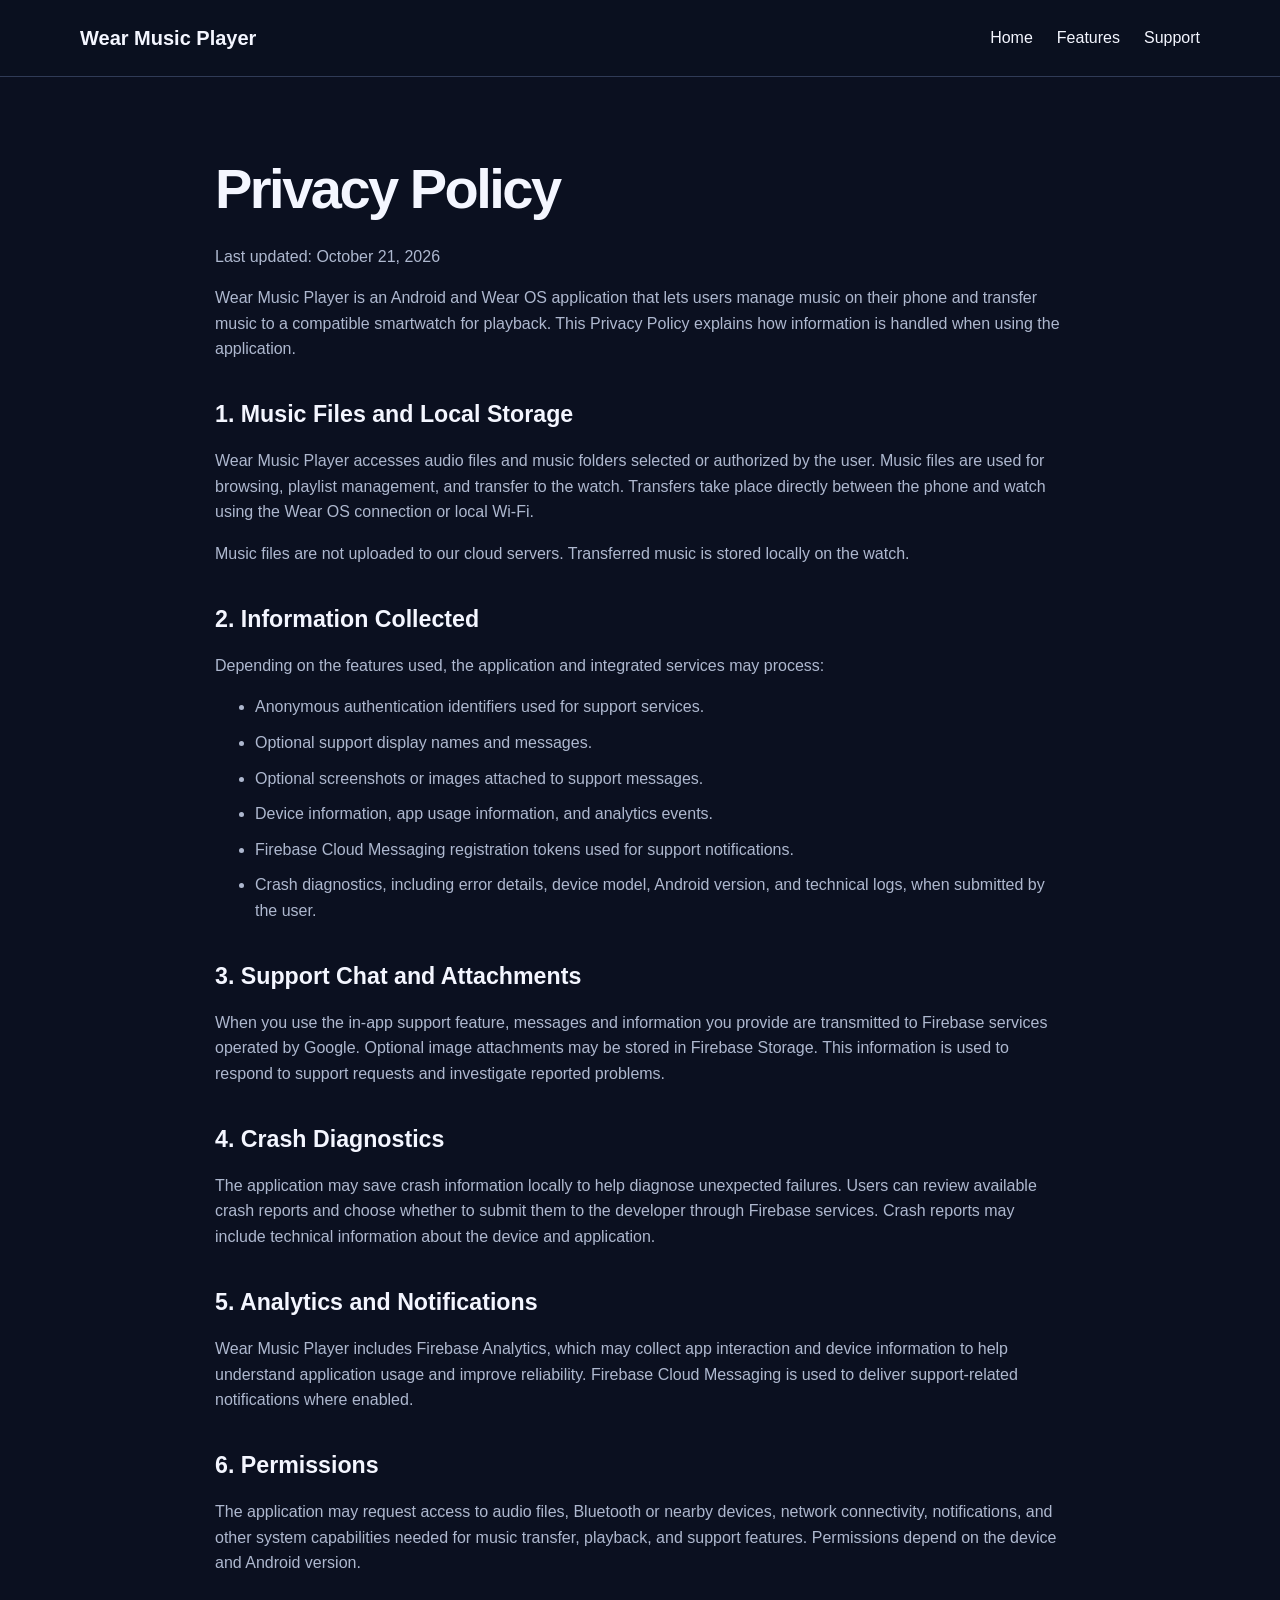
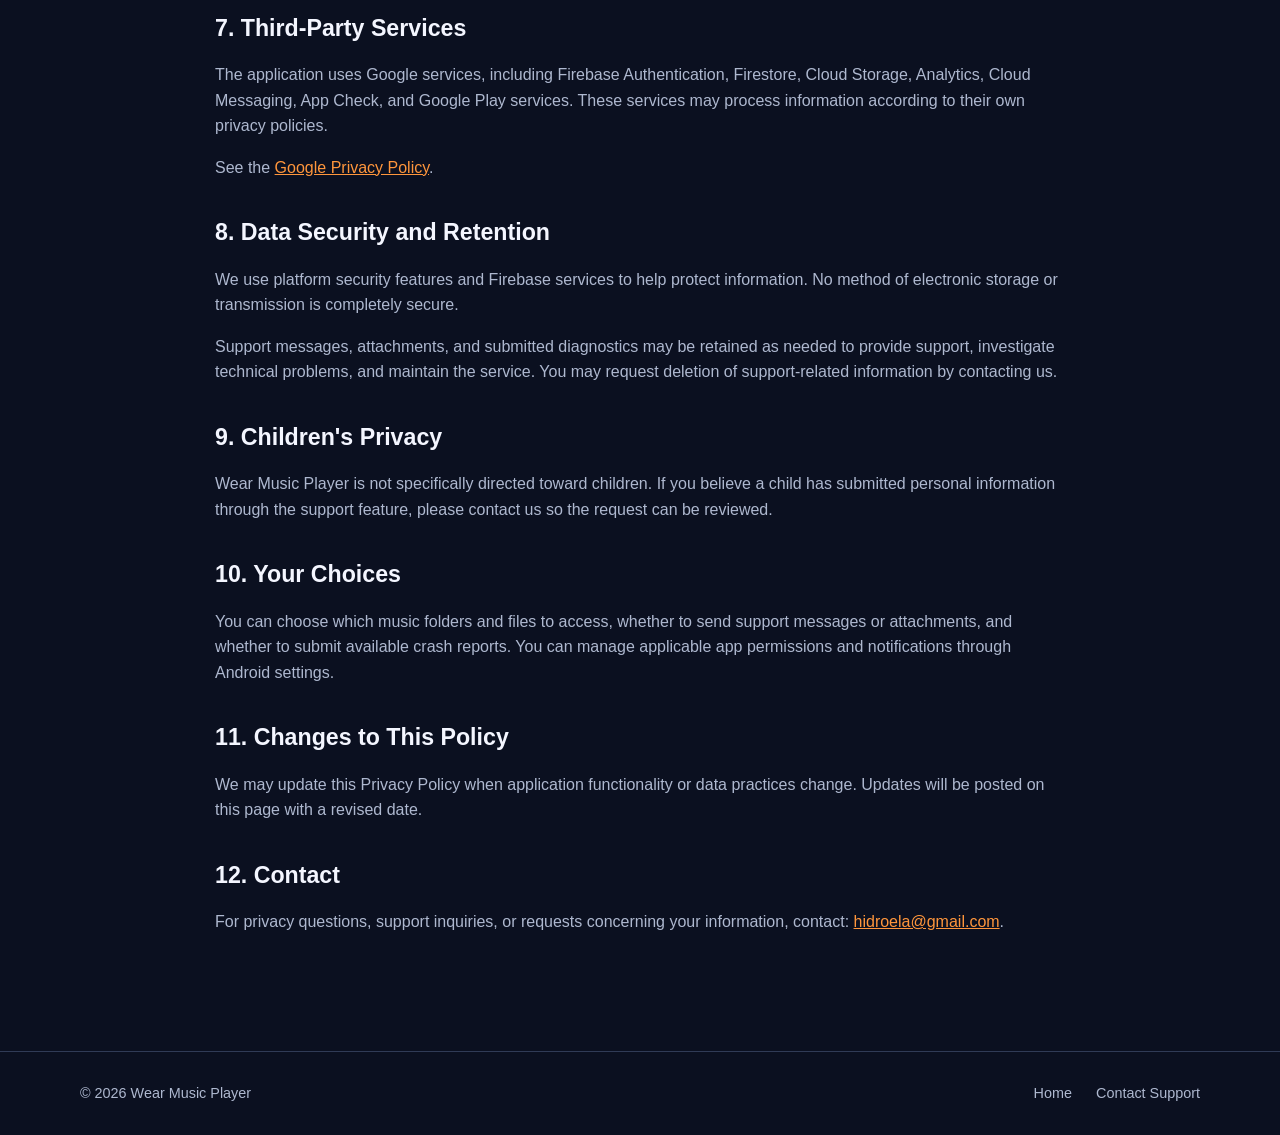
==== privacy.html @ b1151436 "Initial Wear Music Player website and privacy policy" ====
﻿<!DOCTYPE html>
<html lang="en">
<head>
  <meta charset="UTF-8">
  <meta name="viewport" content="width=device-width, initial-scale=1">
  <meta name="description" content="Privacy Policy for Wear Music Player on Android and Wear OS.">
  <title>Privacy Policy | Wear Music Player</title>
  <link rel="stylesheet" href="style.css">
  <style>
    .policy { max-width: 850px; padding: 65px 0 100px; }
    .policy h1 { font-size: clamp(2.3rem, 5vw, 3.5rem); }
    .policy h2 { font-size: 1.45rem; margin-top: 38px; }
    .policy p, .policy li { color: var(--muted); }
    .policy a { color: var(--accent); text-decoration: underline; }
    .policy li { margin-bottom: 10px; }
    .policy-date { color: var(--muted); }
  </style>
</head>
<body>
  <header class="site-header">
    <nav class="container navigation" aria-label="Main navigation">
      <a class="brand" href="index.html">Wear Music Player</a>
      <div class="nav-links">
        <a href="index.html">Home</a>
        <a href="index.html#features">Features</a>
        <a href="mailto:hidroela@gmail.com">Support</a>
      </div>
    </nav>
  </header>

  <main class="container policy">
    <h1>Privacy Policy</h1>
    <p class="policy-date">Last updated: October 21, 2026</p>

    <p>
      Wear Music Player is an Android and Wear OS application that
      lets users manage music on their phone and transfer music
      to a compatible smartwatch for playback.
      This Privacy Policy explains how information is handled
      when using the application.
    </p>

    <h2>1. Music Files and Local Storage</h2>
    <p>
      Wear Music Player accesses audio files and music folders
      selected or authorized by the user. Music files are used
      for browsing, playlist management, and transfer to the watch.
      Transfers take place directly between the phone and watch
      using the Wear OS connection or local Wi-Fi.
    </p>
    <p>
      Music files are not uploaded to our cloud servers.
      Transferred music is stored locally on the watch.
    </p>

    <h2>2. Information Collected</h2>
    <p>
      Depending on the features used, the application and
      integrated services may process:
    </p>
    <ul>
      <li>Anonymous authentication identifiers used for support services.</li>
      <li>Optional support display names and messages.</li>
      <li>Optional screenshots or images attached to support messages.</li>
      <li>Device information, app usage information, and analytics events.</li>
      <li>Firebase Cloud Messaging registration tokens used for support notifications.</li>
      <li>Crash diagnostics, including error details, device model,
          Android version, and technical logs, when submitted by the user.</li>
    </ul>

    <h2>3. Support Chat and Attachments</h2>
    <p>
      When you use the in-app support feature, messages and
      information you provide are transmitted to Firebase
      services operated by Google. Optional image attachments
      may be stored in Firebase Storage.
      This information is used to respond to support requests
      and investigate reported problems.
    </p>

    <h2>4. Crash Diagnostics</h2>
    <p>
      The application may save crash information locally
      to help diagnose unexpected failures. Users can review
      available crash reports and choose whether to submit
      them to the developer through Firebase services.
      Crash reports may include technical information
      about the device and application.
    </p>

    <h2>5. Analytics and Notifications</h2>
    <p>
      Wear Music Player includes Firebase Analytics, which
      may collect app interaction and device information
      to help understand application usage and improve reliability.
      Firebase Cloud Messaging is used to deliver support-related
      notifications where enabled.
    </p>

    <h2>6. Permissions</h2>
    <p>
      The application may request access to audio files,
      Bluetooth or nearby devices, network connectivity,
      notifications, and other system capabilities needed
      for music transfer, playback, and support features.
      Permissions depend on the device and Android version.
    </p>

    <h2>7. Third-Party Services</h2>
    <p>
      The application uses Google services, including Firebase
      Authentication, Firestore, Cloud Storage, Analytics,
      Cloud Messaging, App Check, and Google Play services.
      These services may process information according to
      their own privacy policies.
    </p>
    <p>
      See the
      <a href="https://policies.google.com/privacy"
         target="_blank" rel="noopener noreferrer">Google Privacy Policy</a>.
    </p>

    <h2>8. Data Security and Retention</h2>
    <p>
      We use platform security features and Firebase services
      to help protect information. No method of electronic
      storage or transmission is completely secure.
    </p>
    <p>
      Support messages, attachments, and submitted diagnostics
      may be retained as needed to provide support, investigate
      technical problems, and maintain the service.
      You may request deletion of support-related information
      by contacting us.
    </p>

    <h2>9. Children's Privacy</h2>
    <p>
      Wear Music Player is not specifically directed toward
      children. If you believe a child has submitted personal
      information through the support feature, please contact
      us so the request can be reviewed.
    </p>

    <h2>10. Your Choices</h2>
    <p>
      You can choose which music folders and files to access,
      whether to send support messages or attachments,
      and whether to submit available crash reports.
      You can manage applicable app permissions and notifications
      through Android settings.
    </p>

    <h2>11. Changes to This Policy</h2>
    <p>
      We may update this Privacy Policy when application
      functionality or data practices change. Updates will
      be posted on this page with a revised date.
    </p>

    <h2>12. Contact</h2>
    <p>
      For privacy questions, support inquiries, or requests
      concerning your information, contact:
      <a href="mailto:hidroela@gmail.com">hidroela@gmail.com</a>.
    </p>
  </main>

  <footer class="site-footer">
    <div class="container footer-content">
      <span>&copy; 2026 Wear Music Player</span>
      <div>
        <a href="index.html">Home</a>
        <a href="mailto:hidroela@gmail.com">Contact Support</a>
      </div>
    </div>
  </footer>
</body>
</html>
---- style.css ----
﻿:root {
  color-scheme: dark;
  --background: #0b1020;
  --surface: #171e32;
  --text: #f4f6ff;
  --muted: #aeb8cf;
  --accent: #ff963c;
  --border: #303b56;
}

* {
  box-sizing: border-box;
}

html {
  scroll-behavior: smooth;
}

body {
  margin: 0;
  background: var(--background);
  color: var(--text);
  font-family: "Segoe UI", Arial, sans-serif;
  line-height: 1.6;
}

a {
  color: inherit;
  text-decoration: none;
}

.container {
  width: min(1120px, 90%);
  margin: 0 auto;
}

.site-header {
  background: rgba(11, 16, 32, 0.96);
  border-bottom: 1px solid var(--border);
}

.navigation,
.footer-content {
  display: flex;
  align-items: center;
  justify-content: space-between;
  gap: 24px;
}

.navigation {
  min-height: 76px;
}

.brand {
  font-size: 1.25rem;
  font-weight: 750;
}

.nav-links,
.footer-content > div {
  display: flex;
  flex-wrap: wrap;
  gap: 24px;
}

.nav-links a:hover,
.site-footer a:hover {
  color: var(--accent);
}

.hero {
  padding: 110px 0 120px;
  background: radial-gradient(ellipse at 75% 35%,
    rgba(100, 67, 190, 0.24), transparent 65%);
}

.eyebrow {
  color: var(--accent);
  font-size: 0.82rem;
  font-weight: 700;
  letter-spacing: 0.16em;
}

h1 {
  margin: 16px 0 24px;
  font-size: clamp(3.2rem, 8vw, 6.4rem);
  line-height: 1.1;
  letter-spacing: -0.045em;
}

h1 span {
  color: var(--accent);
}

.hero-description {
  max-width: 640px;
  color: var(--muted);
  font-size: 1.2rem;
}

.primary-button {
  display: inline-block;
  margin-top: 22px;
  padding: 14px 26px;
  border-radius: 12px;
  background: var(--accent);
  color: #17121a;
  font-weight: 700;
  transition: transform 0.2s, background 0.2s;
}

.primary-button:hover {
  background: #ffb16c;
  transform: translateY(-2px);
}

.features {
  padding: 30px 0 110px;
}

h2 {
  font-size: clamp(1.8rem, 4vw, 2.6rem);
  line-height: 1.25;
}

.feature-grid {
  display: grid;
  grid-template-columns: repeat(2, minmax(0, 1fr));
  gap: 22px;
  margin-top: 36px;
}

.feature-card {
  padding: 30px;
  background: var(--surface);
  border: 1px solid var(--border);
  border-radius: 18px;
}

.feature-card h3 {
  margin-top: 0;
  color: var(--accent);
}

.feature-card p,
.privacy-highlight p {
  color: var(--muted);
}

.privacy-highlight {
  margin-bottom: 100px;
  padding: 42px;
  border: 1px solid var(--border);
  border-radius: 20px;
  background: linear-gradient(135deg, #1a2540, #211a3e);
}

.privacy-highlight a {
  color: var(--accent);
  font-weight: 700;
}

.site-footer {
  padding: 30px 0;
  border-top: 1px solid var(--border);
  color: var(--muted);
  font-size: 0.9rem;
}

a:focus-visible {
  outline: 3px solid var(--accent);
  outline-offset: 4px;
}

@media (max-width: 650px) {
  .navigation,
  .footer-content {
    align-items: flex-start;
    flex-direction: column;
    padding: 20px 0;
  }

  .nav-links {
    gap: 18px;
  }

  .hero {
    padding: 75px 0 85px;
  }

  .feature-grid {
    grid-template-columns: 1fr;
  }

  .privacy-highlight {
    padding: 25px;
  }
}

@media (prefers-reduced-motion: reduce) {
  html {
    scroll-behavior: auto;
  }

  .primary-button {
    transition: none;
  }
}
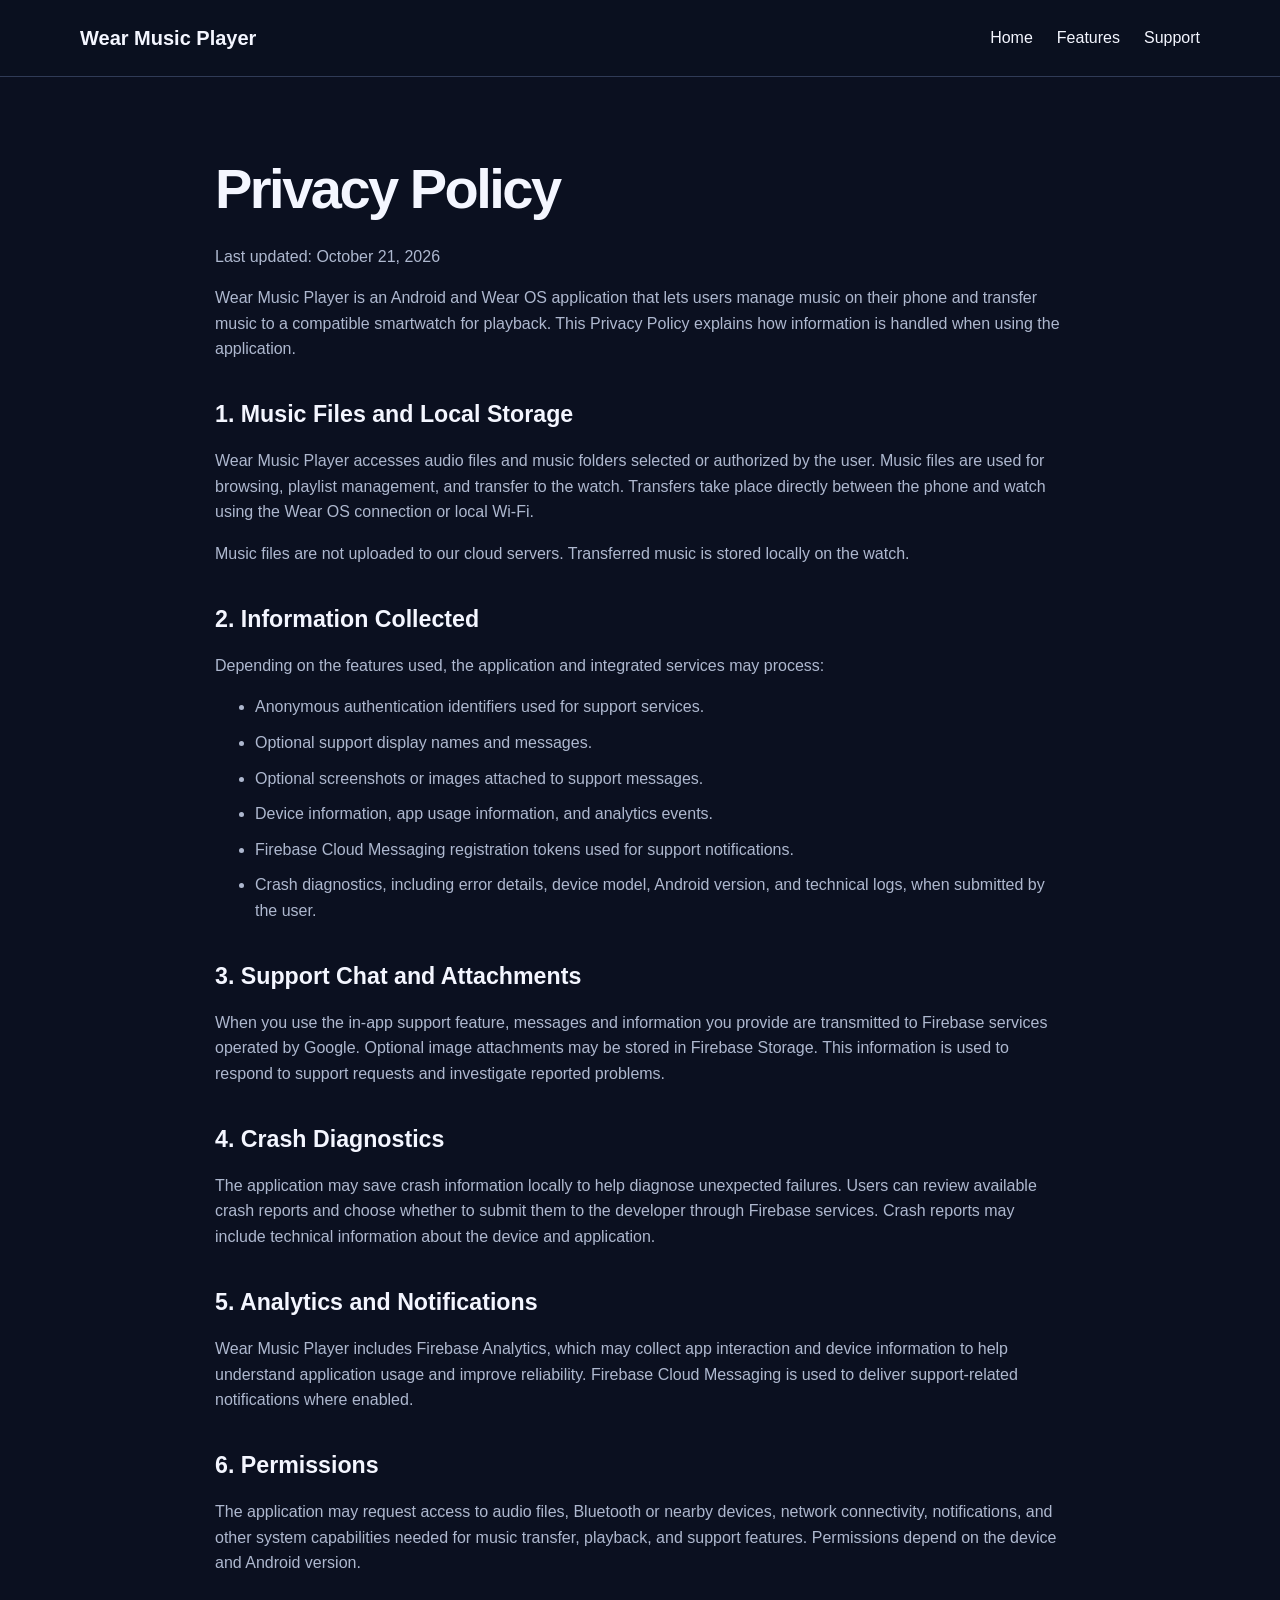
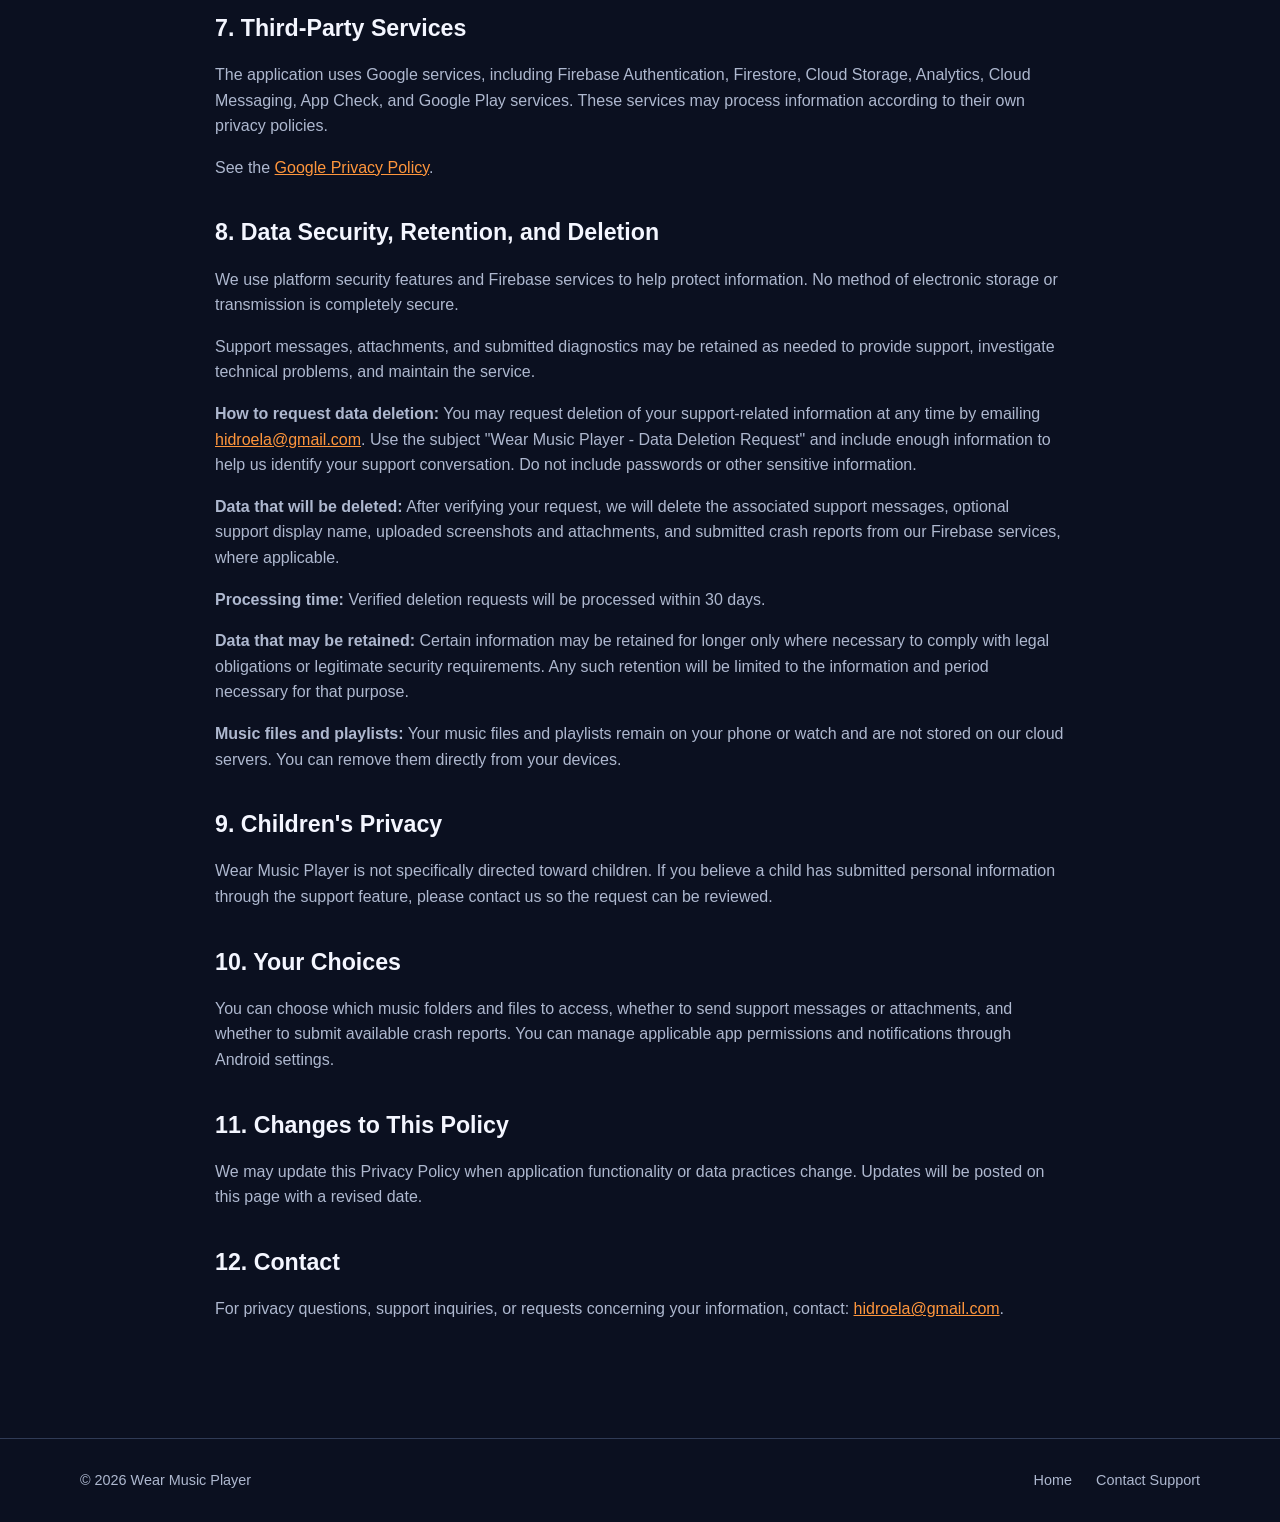
==== commit 58d4c1cb: "Update privacy.html" ====
--- a/privacy.html
+++ b/privacy.html
@@ -120,7 +120,8 @@
          target="_blank" rel="noopener noreferrer">Google Privacy Policy</a>.
     </p>
 
-    <h2>8. Data Security and Retention</h2>
+
+    <h2>8. Data Security, Retention, and Deletion</h2>
     <p>
       We use platform security features and Firebase services
       to help protect information. No method of electronic
@@ -130,8 +131,43 @@
       Support messages, attachments, and submitted diagnostics
       may be retained as needed to provide support, investigate
       technical problems, and maintain the service.
-      You may request deletion of support-related information
-      by contacting us.
+    </p>
+    <p>
+      <strong>How to request data deletion:</strong>
+      You may request deletion of your support-related information
+      at any time by emailing
+      <a href="mailto:hidroela@gmail.com?subject=Wear%20Music%20Player%20-%20Data%20Deletion%20Request">
+        hidroela@gmail.com</a>.
+      Use the subject "Wear Music Player - Data Deletion Request"
+      and include enough information to help us identify your
+      support conversation. Do not include passwords or other
+      sensitive information.
+    </p>
+    <p>
+      <strong>Data that will be deleted:</strong>
+      After verifying your request, we will delete the associated
+      support messages, optional support display name, uploaded
+      screenshots and attachments, and submitted crash reports
+      from our Firebase services, where applicable.
+    </p>
+    <p>
+      <strong>Processing time:</strong>
+      Verified deletion requests will be processed within
+      30 days.
+    </p>
+    <p>
+      <strong>Data that may be retained:</strong>
+      Certain information may be retained for longer only
+      where necessary to comply with legal obligations or
+      legitimate security requirements. Any such retention
+      will be limited to the information and period necessary
+      for that purpose.
+    </p>
+    <p>
+      <strong>Music files and playlists:</strong>
+      Your music files and playlists remain on your phone
+      or watch and are not stored on our cloud servers.
+      You can remove them directly from your devices.
     </p>
 
     <h2>9. Children's Privacy</h2>
